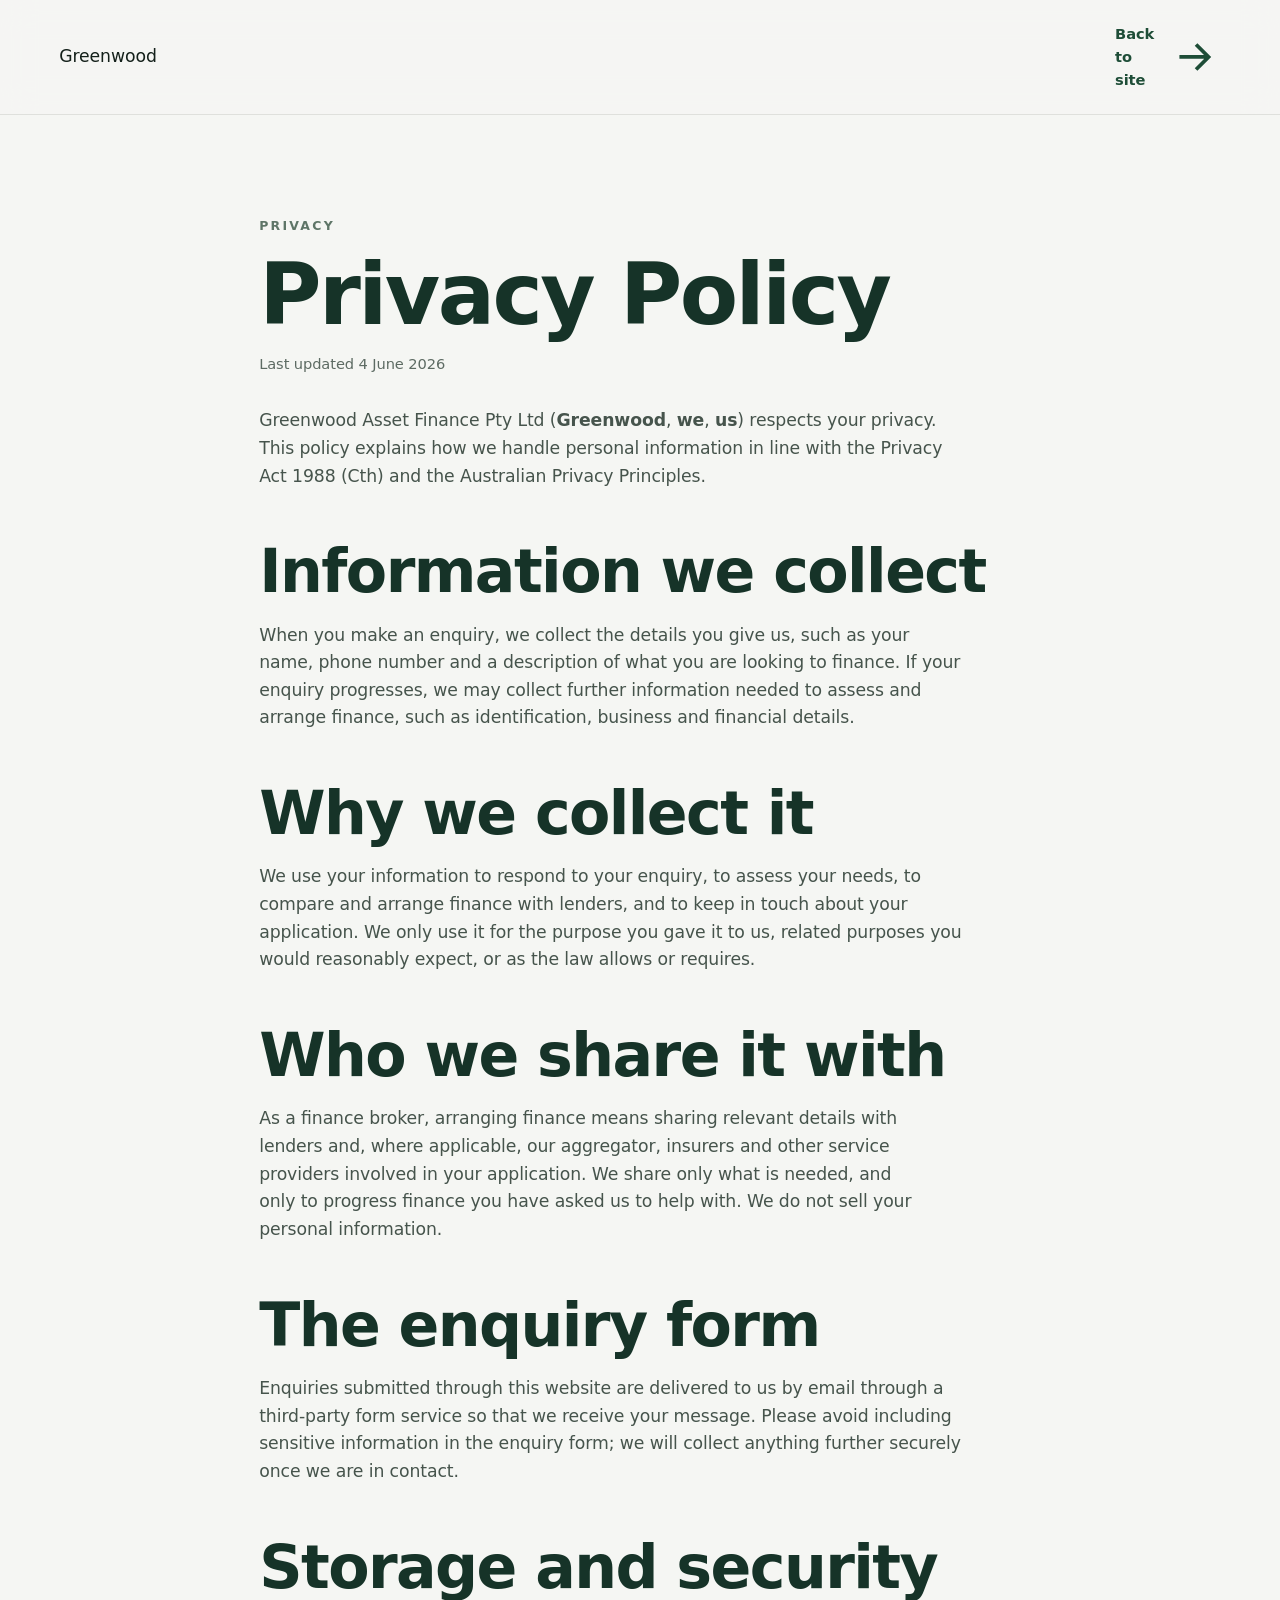
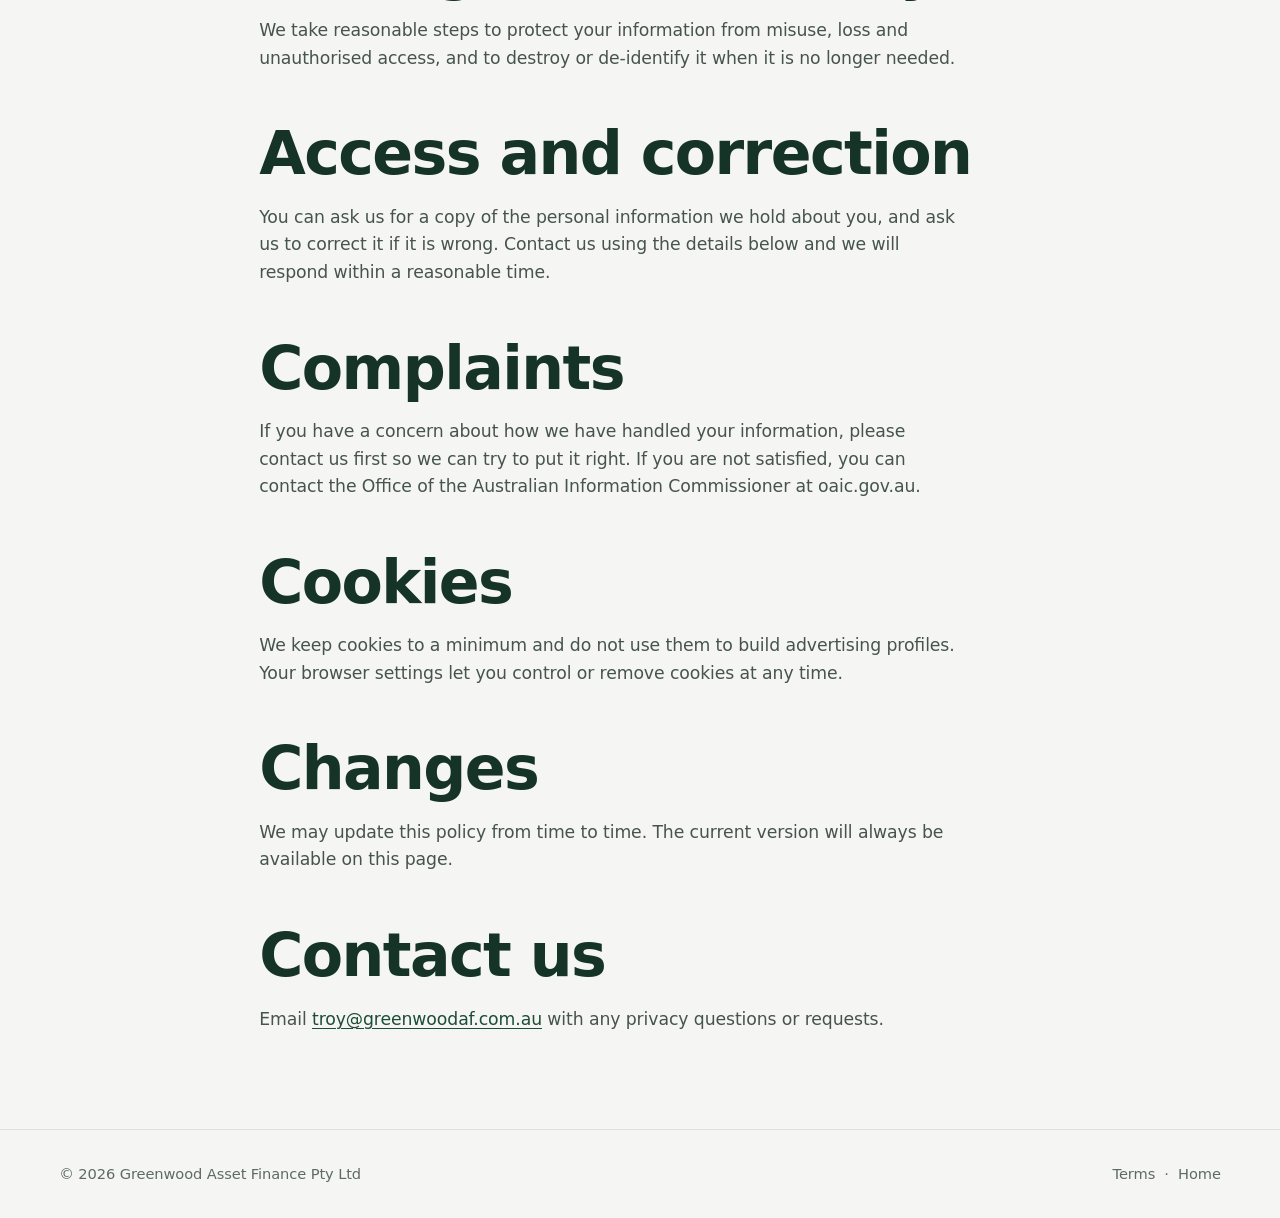
==== privacy.html @ 83cd5c8f "Initial build: Greenwood Asset Finance flagship one-page site Forest-green brand sampled from Troy's" ====
<!DOCTYPE html>
<html lang="en-AU">
<head>
  <meta charset="UTF-8">
  <meta name="viewport" content="width=device-width, initial-scale=1">
  <title>Privacy Policy | Greenwood Asset Finance</title>
  <meta name="description" content="How Greenwood Asset Finance collects, uses and protects your personal information.">
  <meta name="robots" content="index, follow">
  <meta name="theme-color" content="#122A1D">
  <link rel="canonical" href="https://greenwoodaf.com.au/privacy.html">
  <link rel="icon" type="image/png" sizes="32x32" href="assets/logo/favicon-32.png">
  <link rel="icon" type="image/png" sizes="192x192" href="assets/logo/favicon-192.png">
  <link rel="apple-touch-icon" href="assets/logo/apple-touch-icon.png">
  <link rel="preconnect" href="https://fonts.googleapis.com">
  <link rel="preconnect" href="https://fonts.gstatic.com" crossorigin>
  <link rel="stylesheet" href="https://fonts.googleapis.com/css2?family=Fraunces:ital,opsz,wght@0,9..144,400..600;1,9..144,400..600&family=Hanken+Grotesk:wght@400;500;600;700&display=swap">
  <link rel="stylesheet" href="assets/css/main.css">
  <style>
    .legal-top { position: sticky; top: 0; z-index: 50; background: color-mix(in srgb, var(--paper) 90%, transparent); backdrop-filter: blur(16px); border-bottom: 1px solid var(--divider); }
    .legal-top .container { display: flex; align-items: center; justify-content: space-between; padding-block: var(--s-4); }
    .legal-hero { padding-block: var(--s-9) var(--s-6); }
    .legal-hero .eyebrow { margin-bottom: var(--s-4); }
    .legal-body { padding-bottom: var(--s-9); }
    .legal-foot { border-top: 1px solid var(--divider); padding-block: var(--s-6); color: var(--text-meta); font-size: var(--fs-sm); }
    .legal-foot .container { display: flex; gap: var(--s-4); justify-content: space-between; flex-wrap: wrap; }
  </style>
</head>
<body>
  <header class="legal-top">
    <div class="container">
      <a class="nav__brand" href="index.html" style="color:var(--ink)">Greenwood</a>
      <a class="tlink" href="index.html">Back to site
        <svg viewBox="0 0 24 24" fill="none" stroke="currentColor" stroke-width="1.8" aria-hidden="true"><path d="M5 12h14M13 6l6 6-6 6"/></svg></a>
    </div>
  </header>

  <main>
    <section class="legal-hero">
      <div class="container container--narrow">
        <p class="eyebrow eyebrow--accent">Privacy</p>
        <h1>Privacy Policy</h1>
        <p class="meta" style="margin-top:var(--s-3)">Last updated 4 June 2026</p>
      </div>
    </section>

    <section class="legal-body">
      <div class="container container--narrow prose">
        <p>Greenwood Asset Finance Pty Ltd (<strong>Greenwood</strong>, <strong>we</strong>, <strong>us</strong>) respects your privacy. This policy explains how we handle personal information in line with the Privacy Act 1988 (Cth) and the Australian Privacy Principles.</p>

        <h2>Information we collect</h2>
        <p>When you make an enquiry, we collect the details you give us, such as your name, phone number and a description of what you are looking to finance. If your enquiry progresses, we may collect further information needed to assess and arrange finance, such as identification, business and financial details.</p>

        <h2>Why we collect it</h2>
        <p>We use your information to respond to your enquiry, to assess your needs, to compare and arrange finance with lenders, and to keep in touch about your application. We only use it for the purpose you gave it to us, related purposes you would reasonably expect, or as the law allows or requires.</p>

        <h2>Who we share it with</h2>
        <p>As a finance broker, arranging finance means sharing relevant details with lenders and, where applicable, our aggregator, insurers and other service providers involved in your application. We share only what is needed, and only to progress finance you have asked us to help with. We do not sell your personal information.</p>

        <h2>The enquiry form</h2>
        <p>Enquiries submitted through this website are delivered to us by email through a third-party form service so that we receive your message. Please avoid including sensitive information in the enquiry form; we will collect anything further securely once we are in contact.</p>

        <h2>Storage and security</h2>
        <p>We take reasonable steps to protect your information from misuse, loss and unauthorised access, and to destroy or de-identify it when it is no longer needed.</p>

        <h2>Access and correction</h2>
        <p>You can ask us for a copy of the personal information we hold about you, and ask us to correct it if it is wrong. Contact us using the details below and we will respond within a reasonable time.</p>

        <h2>Complaints</h2>
        <p>If you have a concern about how we have handled your information, please contact us first so we can try to put it right. If you are not satisfied, you can contact the Office of the Australian Information Commissioner at oaic.gov.au.</p>

        <h2>Cookies</h2>
        <p>We keep cookies to a minimum and do not use them to build advertising profiles. Your browser settings let you control or remove cookies at any time.</p>

        <h2>Changes</h2>
        <p>We may update this policy from time to time. The current version will always be available on this page.</p>

        <h2>Contact us</h2>
        <p>Email <a href="mailto:troy@greenwoodaf.com.au">troy@greenwoodaf.com.au</a> with any privacy questions or requests.</p>
      </div>
    </section>
  </main>

  <footer class="legal-foot">
    <div class="container">
      <span>&copy; 2026 Greenwood Asset Finance Pty Ltd</span>
      <span><a href="terms.html">Terms</a> &nbsp;·&nbsp; <a href="index.html">Home</a></span>
    </div>
  </footer>
</body>
</html>
---- assets/css/main.css ----
/* ============================================================
   GREENWOOD ASSET FINANCE — main stylesheet
   Import order matters: tokens → reset → typography →
   components → sections.
   ============================================================ */
@import "tokens.css";
@import "reset.css";
@import "typography.css";
@import "components.css";
@import "sections.css";
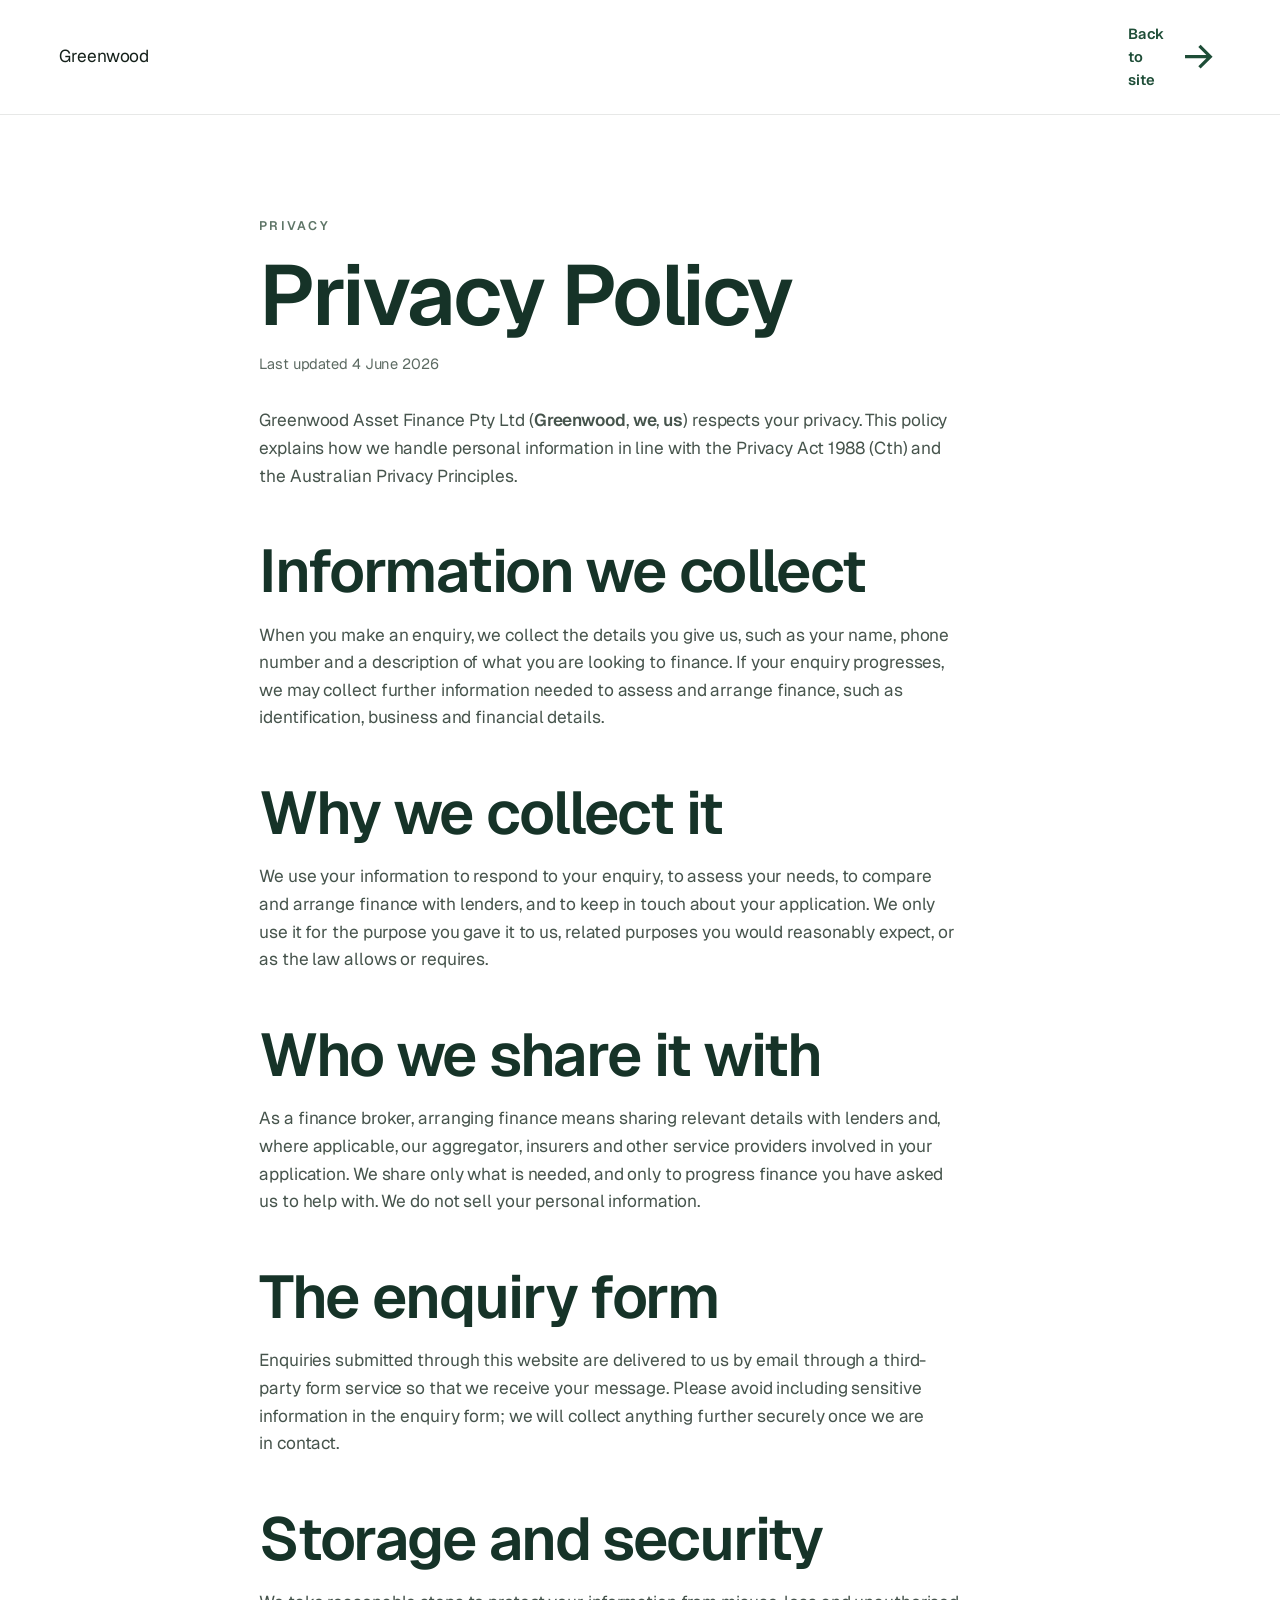
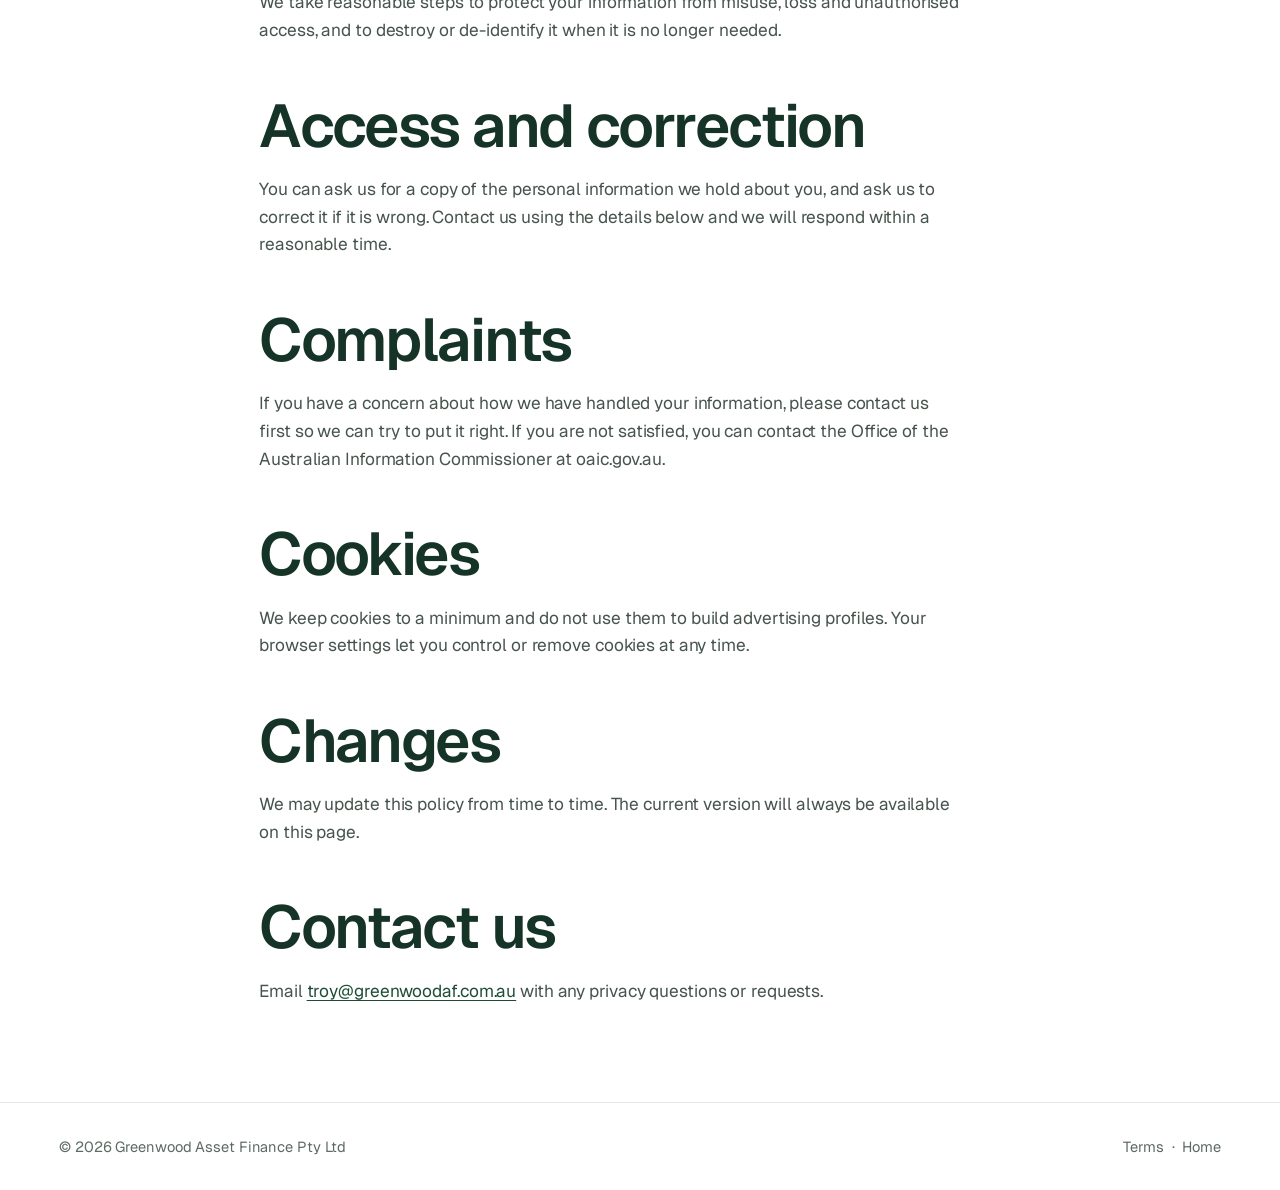
==== commit b700fb77: "Redesign v2 (Stacked-style) + pre-launch audit fixes Re-theme to clean white with branded forest-gre" ====
--- a/privacy.html
+++ b/privacy.html
@@ -13,7 +13,7 @@
   <link rel="apple-touch-icon" href="assets/logo/apple-touch-icon.png">
   <link rel="preconnect" href="https://fonts.googleapis.com">
   <link rel="preconnect" href="https://fonts.gstatic.com" crossorigin>
-  <link rel="stylesheet" href="https://fonts.googleapis.com/css2?family=Fraunces:ital,opsz,wght@0,9..144,400..600;1,9..144,400..600&family=Hanken+Grotesk:wght@400;500;600;700&display=swap">
+  <link rel="stylesheet" href="https://fonts.googleapis.com/css2?family=Geist:wght@400;500;600;700&family=Fraunces:ital,wght@1,400&display=swap">
   <link rel="stylesheet" href="assets/css/main.css">
   <style>
     .legal-top { position: sticky; top: 0; z-index: 50; background: color-mix(in srgb, var(--paper) 90%, transparent); backdrop-filter: blur(16px); border-bottom: 1px solid var(--divider); }
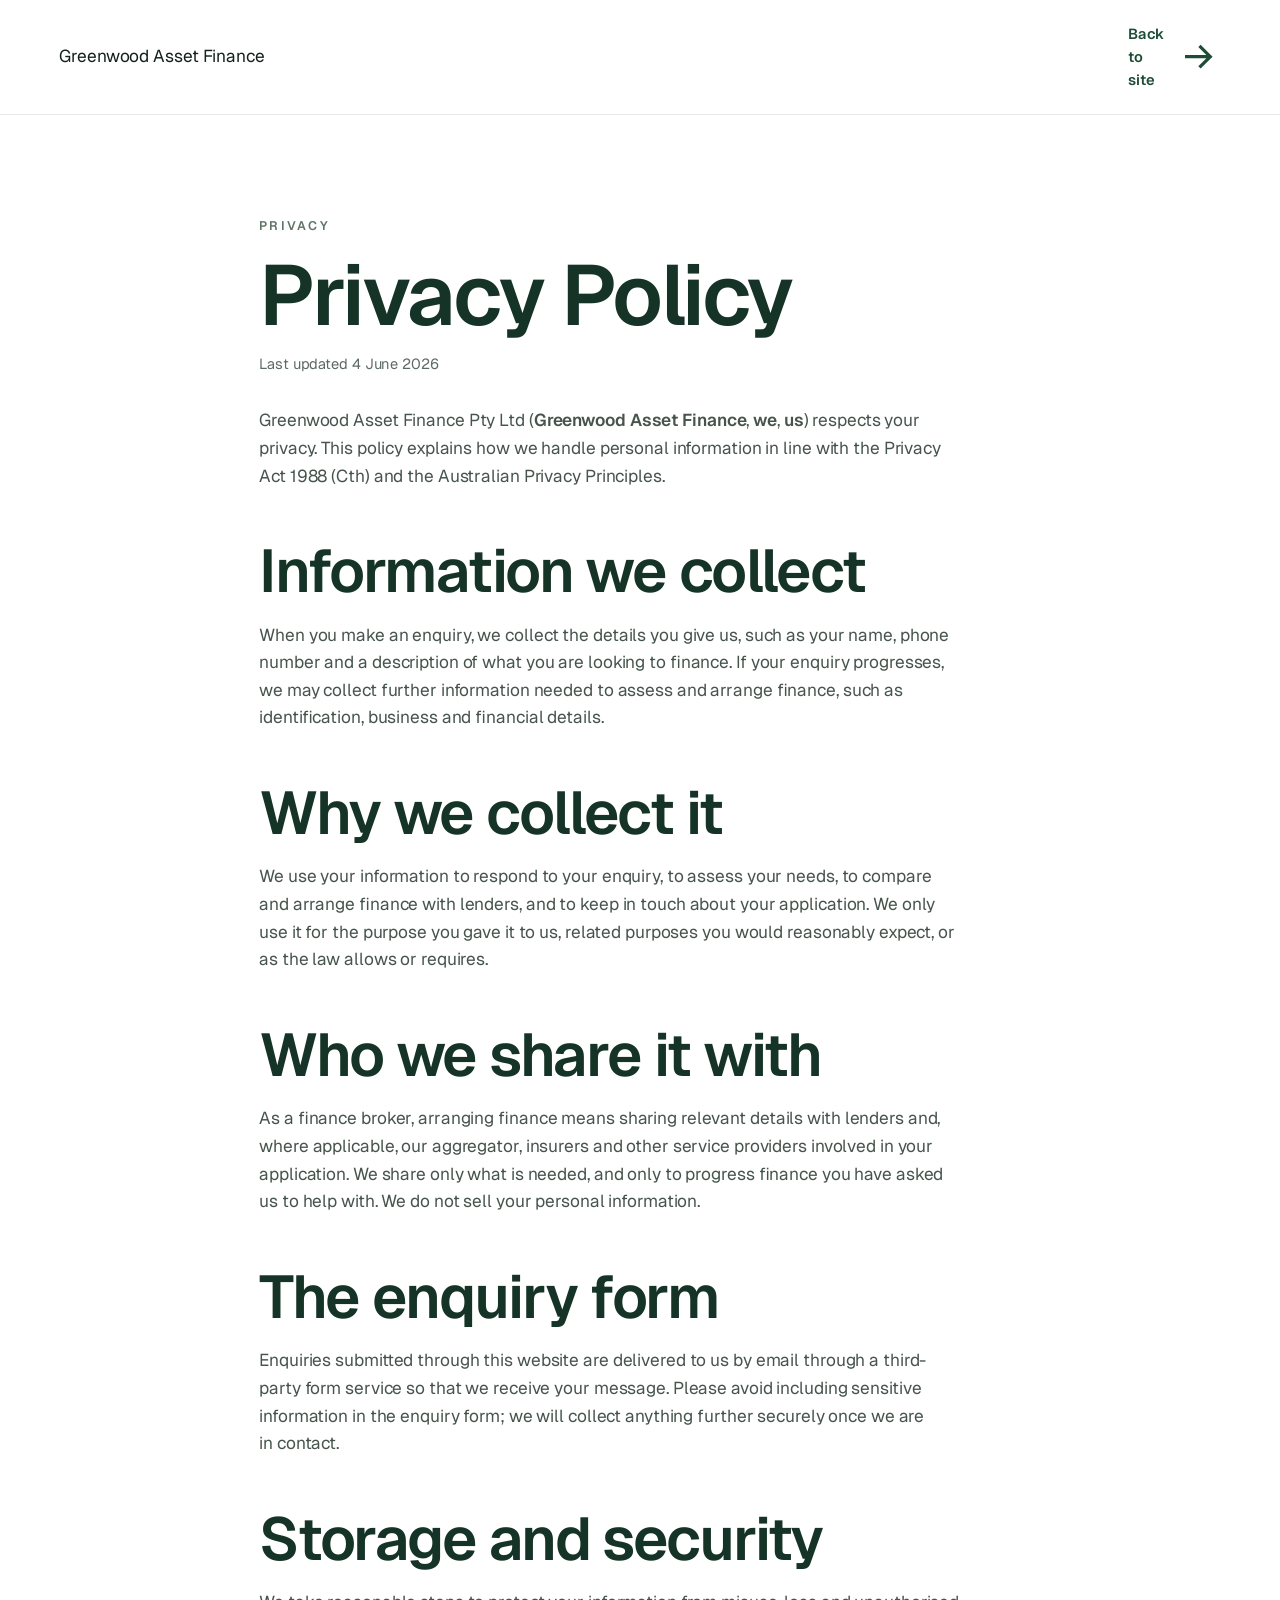
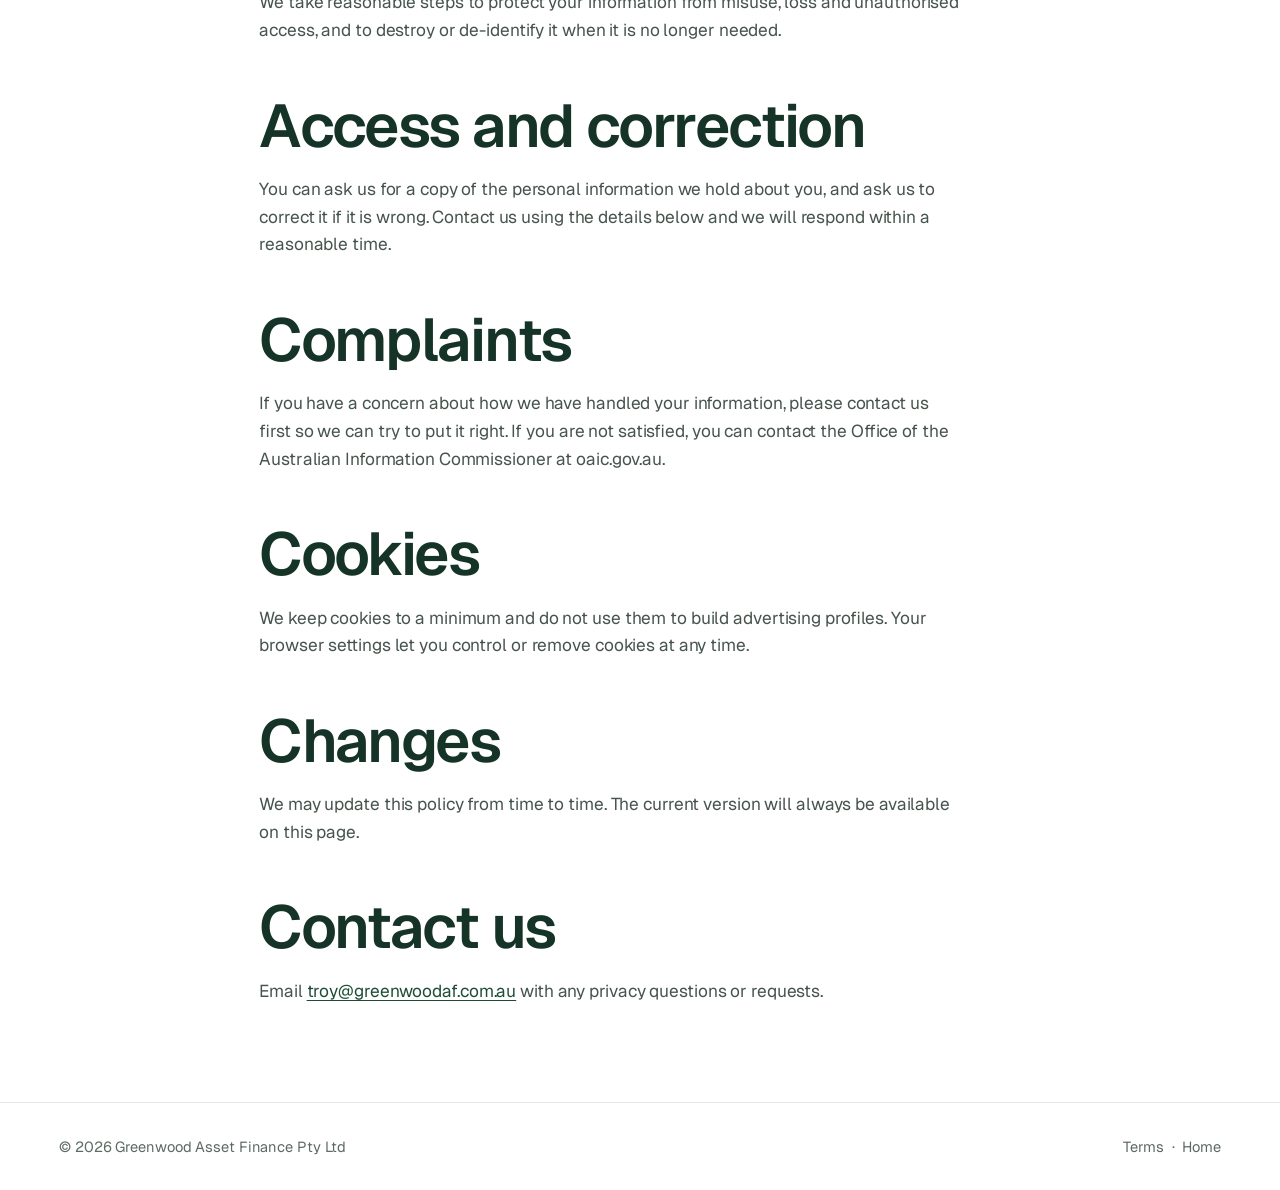
==== commit 0315829a: "Greenwood v2: Troy's adjustments, full brand name, larger logo Client (Troy) feedback on the v2 buil" ====
--- a/privacy.html
+++ b/privacy.html
@@ -28,7 +28,7 @@
 <body>
   <header class="legal-top">
     <div class="container">
-      <a class="nav__brand" href="index.html" style="color:var(--ink)">Greenwood</a>
+      <a class="nav__brand" href="index.html" style="color:var(--ink)">Greenwood Asset Finance</a>
       <a class="tlink" href="index.html">Back to site
         <svg viewBox="0 0 24 24" fill="none" stroke="currentColor" stroke-width="1.8" aria-hidden="true"><path d="M5 12h14M13 6l6 6-6 6"/></svg></a>
     </div>
@@ -45,7 +45,7 @@
 
     <section class="legal-body">
       <div class="container container--narrow prose">
-        <p>Greenwood Asset Finance Pty Ltd (<strong>Greenwood</strong>, <strong>we</strong>, <strong>us</strong>) respects your privacy. This policy explains how we handle personal information in line with the Privacy Act 1988 (Cth) and the Australian Privacy Principles.</p>
+        <p>Greenwood Asset Finance Pty Ltd (<strong>Greenwood Asset Finance</strong>, <strong>we</strong>, <strong>us</strong>) respects your privacy. This policy explains how we handle personal information in line with the Privacy Act 1988 (Cth) and the Australian Privacy Principles.</p>
 
         <h2>Information we collect</h2>
         <p>When you make an enquiry, we collect the details you give us, such as your name, phone number and a description of what you are looking to finance. If your enquiry progresses, we may collect further information needed to assess and arrange finance, such as identification, business and financial details.</p>
